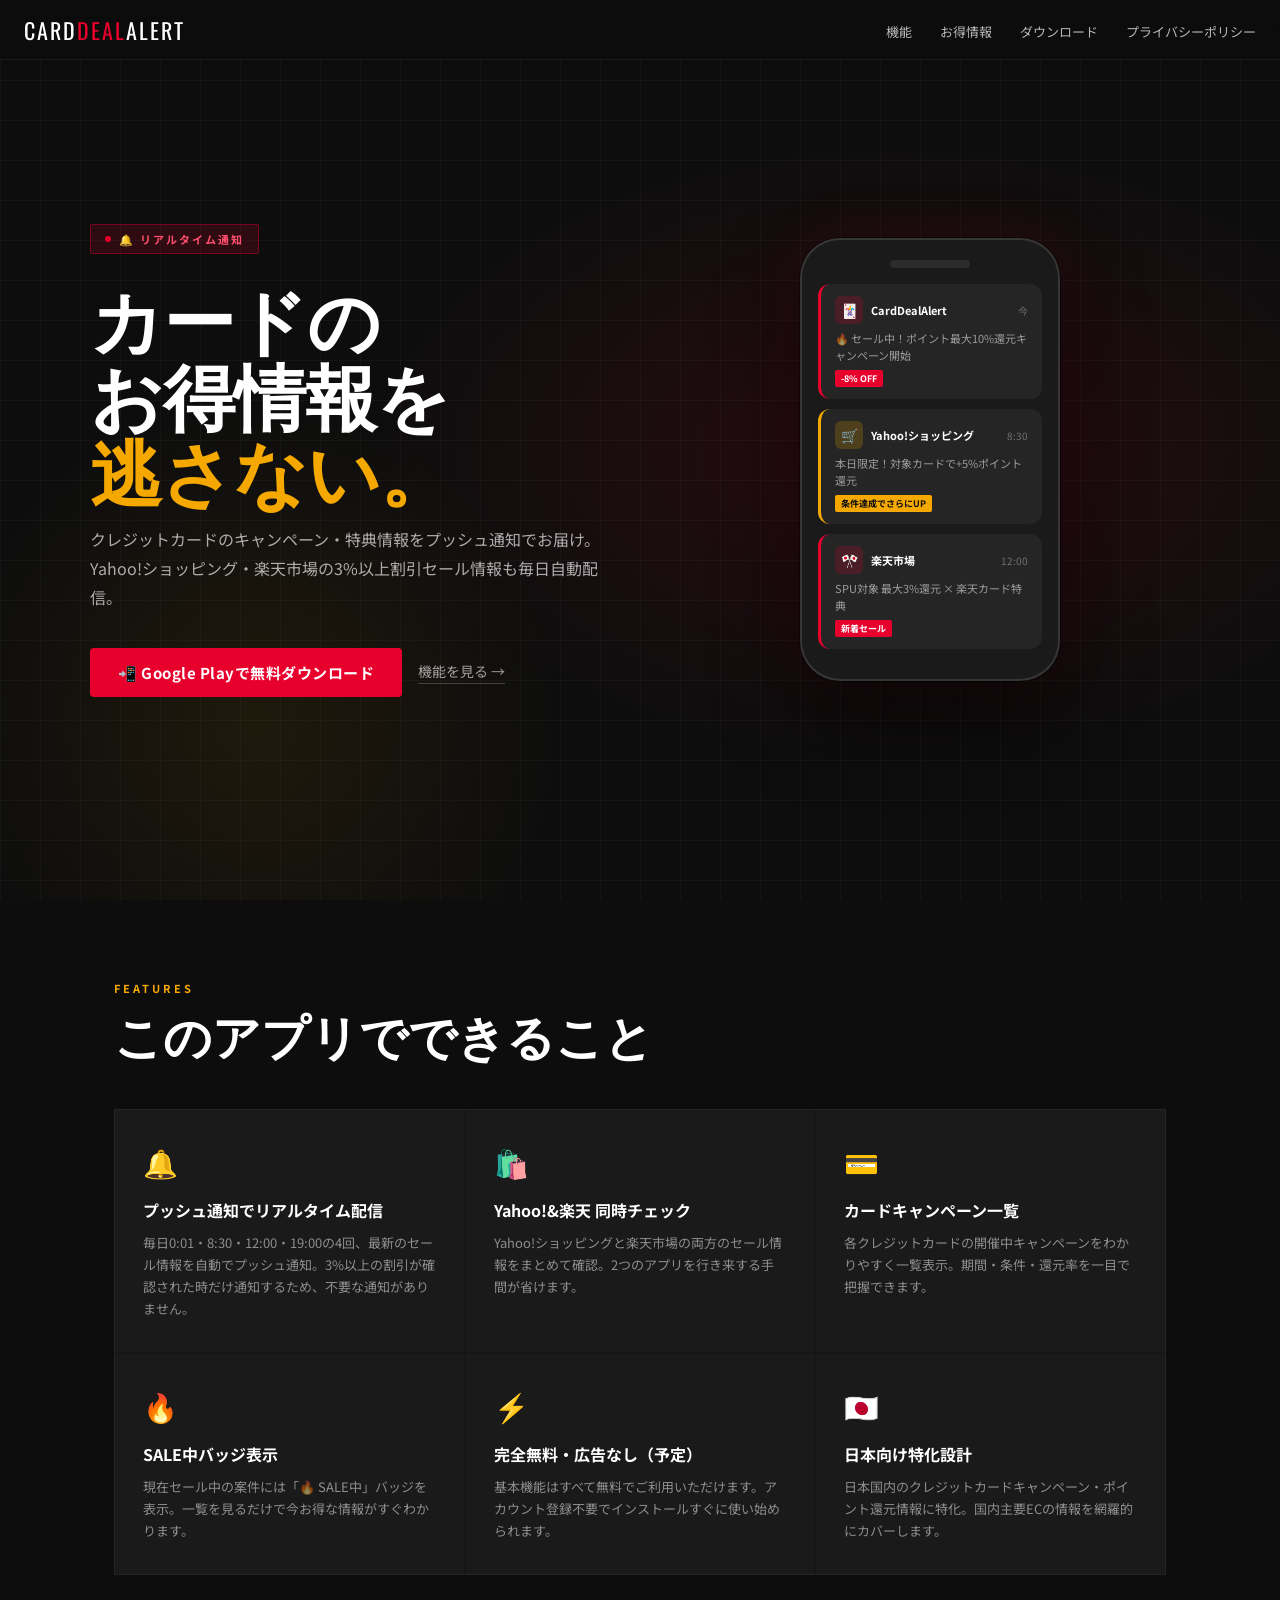
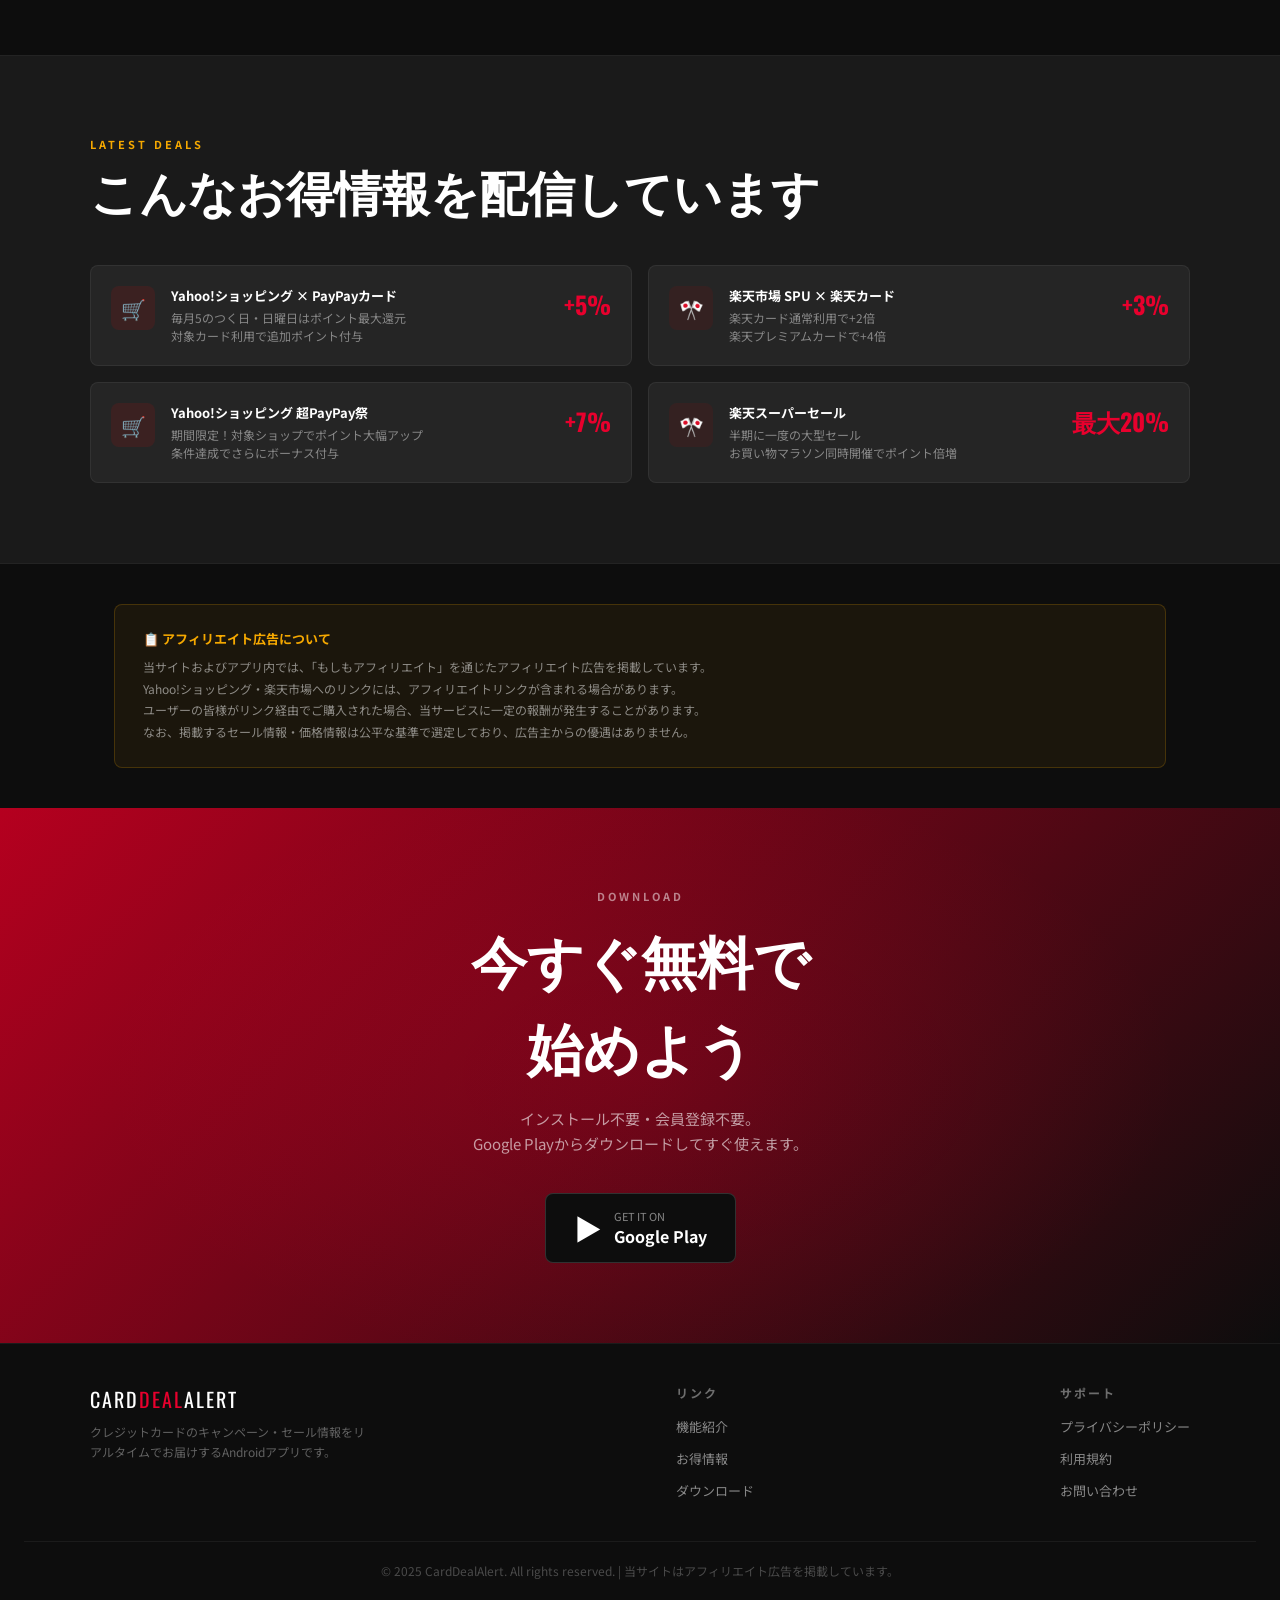
==== index.html @ 3084364f "Add files via upload" ====
<!DOCTYPE html>
<html lang="ja">
<head>
  <meta charset="UTF-8">
  <meta name="viewport" content="width=device-width, initial-scale=1.0">
  <title>CardDealAlert - クレジットカードお得情報を即通知</title>
  <meta name="description" content="CardDealAlertは、クレジットカードのキャンペーン・特典情報をリアルタイムでお知らせするAndroidアプリです。Yahoo!ショッピング・楽天市場の最新セール情報も毎日配信。">
  <meta name="keywords" content="クレジットカード,キャンペーン,お得,ポイント,セール,通知,Android,アプリ">
  <meta property="og:title" content="CardDealAlert - クレジットカードお得情報を即通知">
  <meta property="og:description" content="クレジットカードのキャンペーン・特典情報をリアルタイム通知。Yahoo!ショッピング・楽天市場の最新セール情報も毎日配信。">
  <meta property="og:type" content="website">
  <link rel="preconnect" href="https://fonts.googleapis.com">
  <link rel="preconnect" href="https://fonts.gstatic.com" crossorigin>
  <link href="https://fonts.googleapis.com/css2?family=Noto+Sans+JP:wght@400;500;700;900&family=Oswald:wght@600;700&display=swap" rel="stylesheet">
  <style>
    :root {
      --red: #E8002D;
      --red-dark: #B5001F;
      --gold: #F5A800;
      --gold-light: #FFD166;
      --dark: #0D0D0D;
      --dark2: #1A1A1A;
      --dark3: #252525;
      --gray: #6B6B6B;
      --light: #F5F5F0;
      --white: #FFFFFF;
      --text: #1A1A1A;
    }

    *, *::before, *::after { box-sizing: border-box; margin: 0; padding: 0; }

    html { scroll-behavior: smooth; }

    body {
      font-family: 'Noto Sans JP', sans-serif;
      background: var(--dark);
      color: var(--white);
      overflow-x: hidden;
    }

    /* ===== HEADER ===== */
    header {
      position: fixed;
      top: 0; left: 0; right: 0;
      z-index: 100;
      background: rgba(13,13,13,0.92);
      backdrop-filter: blur(12px);
      border-bottom: 1px solid rgba(255,255,255,0.06);
      padding: 0 24px;
      height: 60px;
      display: flex;
      align-items: center;
      justify-content: space-between;
    }

    .logo {
      font-family: 'Oswald', sans-serif;
      font-size: 22px;
      letter-spacing: 2px;
      color: var(--white);
    }
    .logo span { color: var(--red); }

    nav a {
      color: rgba(255,255,255,0.7);
      text-decoration: none;
      font-size: 13px;
      margin-left: 24px;
      transition: color 0.2s;
    }
    nav a:hover { color: var(--gold); }

    /* ===== HERO ===== */
    .hero {
      min-height: 100vh;
      display: flex;
      align-items: center;
      padding: 80px 24px 60px;
      position: relative;
      overflow: hidden;
    }

    .hero-bg {
      position: absolute;
      inset: 0;
      background:
        radial-gradient(ellipse 60% 50% at 70% 50%, rgba(232,0,45,0.12) 0%, transparent 70%),
        radial-gradient(ellipse 40% 60% at 20% 80%, rgba(245,168,0,0.08) 0%, transparent 60%),
        var(--dark);
    }

    .hero-grid {
      position: absolute;
      inset: 0;
      background-image:
        linear-gradient(rgba(255,255,255,0.03) 1px, transparent 1px),
        linear-gradient(90deg, rgba(255,255,255,0.03) 1px, transparent 1px);
      background-size: 40px 40px;
    }

    .hero-inner {
      max-width: 1100px;
      margin: 0 auto;
      display: grid;
      grid-template-columns: 1fr 1fr;
      gap: 60px;
      align-items: center;
      position: relative;
      z-index: 1;
      width: 100%;
    }

    .hero-badge {
      display: inline-flex;
      align-items: center;
      gap: 8px;
      background: rgba(232,0,45,0.15);
      border: 1px solid rgba(232,0,45,0.4);
      color: #FF4D6D;
      font-size: 11px;
      font-weight: 700;
      letter-spacing: 2px;
      padding: 6px 14px;
      border-radius: 2px;
      margin-bottom: 24px;
      text-transform: uppercase;
    }
    .hero-badge::before {
      content: '';
      width: 6px; height: 6px;
      background: var(--red);
      border-radius: 50%;
      animation: pulse 1.5s infinite;
    }
    @keyframes pulse {
      0%,100% { opacity: 1; transform: scale(1); }
      50% { opacity: 0.5; transform: scale(1.4); }
    }

    .hero h1 {
      font-family: 'Oswald', sans-serif;
      font-size: clamp(40px, 6vw, 72px);
      font-weight: 700;
      line-height: 1.05;
      letter-spacing: -1px;
      margin-bottom: 20px;
    }
    .hero h1 em {
      font-style: normal;
      color: var(--gold);
      display: block;
    }

    .hero-desc {
      font-size: 16px;
      line-height: 1.8;
      color: rgba(255,255,255,0.65);
      margin-bottom: 36px;
    }

    .cta-group {
      display: flex;
      gap: 16px;
      align-items: center;
      flex-wrap: wrap;
    }

    .btn-primary {
      display: inline-flex;
      align-items: center;
      gap: 10px;
      background: var(--red);
      color: var(--white);
      text-decoration: none;
      font-weight: 700;
      font-size: 15px;
      padding: 14px 28px;
      border-radius: 4px;
      transition: background 0.2s, transform 0.15s;
      letter-spacing: 0.5px;
    }
    .btn-primary:hover { background: var(--red-dark); transform: translateY(-1px); }

    .btn-secondary {
      color: rgba(255,255,255,0.6);
      text-decoration: none;
      font-size: 14px;
      border-bottom: 1px solid rgba(255,255,255,0.2);
      padding-bottom: 2px;
      transition: color 0.2s, border-color 0.2s;
    }
    .btn-secondary:hover { color: var(--gold); border-color: var(--gold); }

    /* Mock Phone */
    .hero-phone {
      position: relative;
      display: flex;
      justify-content: center;
    }

    .phone-frame {
      width: 260px;
      background: var(--dark2);
      border-radius: 40px;
      border: 2px solid rgba(255,255,255,0.12);
      padding: 20px 16px;
      position: relative;
      box-shadow:
        0 0 0 1px rgba(0,0,0,0.5),
        0 40px 80px rgba(0,0,0,0.6),
        0 0 60px rgba(232,0,45,0.1);
    }
    .phone-notch {
      width: 80px; height: 8px;
      background: rgba(255,255,255,0.08);
      border-radius: 4px;
      margin: 0 auto 16px;
    }

    .notification-card {
      background: var(--dark3);
      border-radius: 12px;
      padding: 12px 14px;
      margin-bottom: 10px;
      border-left: 3px solid var(--red);
      animation: slideIn 0.6s ease both;
    }
    .notification-card:nth-child(3) { animation-delay: 0.3s; border-left-color: var(--gold); }
    .notification-card:nth-child(4) { animation-delay: 0.6s; }

    @keyframes slideIn {
      from { opacity: 0; transform: translateX(20px); }
      to { opacity: 1; transform: translateX(0); }
    }

    .notif-header {
      display: flex;
      align-items: center;
      gap: 8px;
      margin-bottom: 6px;
    }
    .notif-icon {
      width: 28px; height: 28px;
      border-radius: 6px;
      display: flex; align-items: center; justify-content: center;
      font-size: 14px;
      flex-shrink: 0;
    }
    .notif-icon.red { background: rgba(232,0,45,0.2); }
    .notif-icon.gold { background: rgba(245,168,0,0.2); }

    .notif-title { font-size: 11px; font-weight: 700; color: var(--white); }
    .notif-time { font-size: 10px; color: rgba(255,255,255,0.35); margin-left: auto; }

    .notif-body { font-size: 11px; color: rgba(255,255,255,0.55); line-height: 1.5; }

    .notif-badge {
      display: inline-block;
      background: var(--red);
      color: white;
      font-size: 9px;
      font-weight: 700;
      padding: 2px 6px;
      border-radius: 2px;
      margin-top: 4px;
    }
    .notif-badge.gold-badge { background: var(--gold); color: var(--dark); }

    /* ===== FEATURES ===== */
    .section {
      padding: 80px 24px;
      max-width: 1100px;
      margin: 0 auto;
    }

    .section-label {
      font-size: 11px;
      font-weight: 700;
      letter-spacing: 3px;
      color: var(--gold);
      text-transform: uppercase;
      margin-bottom: 12px;
    }

    .section-title {
      font-family: 'Oswald', sans-serif;
      font-size: clamp(28px, 4vw, 48px);
      font-weight: 700;
      line-height: 1.1;
      margin-bottom: 48px;
    }

    .features-grid {
      display: grid;
      grid-template-columns: repeat(3, 1fr);
      gap: 2px;
      background: rgba(255,255,255,0.04);
      border: 1px solid rgba(255,255,255,0.06);
    }

    .feature-item {
      background: var(--dark2);
      padding: 32px 28px;
      transition: background 0.2s;
    }
    .feature-item:hover { background: var(--dark3); }

    .feature-icon {
      font-size: 28px;
      margin-bottom: 16px;
    }

    .feature-title {
      font-size: 16px;
      font-weight: 700;
      margin-bottom: 10px;
      color: var(--white);
    }

    .feature-text {
      font-size: 13px;
      color: rgba(255,255,255,0.5);
      line-height: 1.7;
    }

    /* ===== DEALS SECTION ===== */
    .deals-section {
      background: var(--dark2);
      padding: 80px 24px;
      border-top: 1px solid rgba(255,255,255,0.04);
      border-bottom: 1px solid rgba(255,255,255,0.04);
    }

    .deals-inner {
      max-width: 1100px;
      margin: 0 auto;
    }

    .deals-grid {
      display: grid;
      grid-template-columns: repeat(2, 1fr);
      gap: 16px;
      margin-top: 40px;
    }

    .deal-card {
      background: var(--dark3);
      border: 1px solid rgba(255,255,255,0.06);
      border-radius: 8px;
      padding: 20px;
      display: flex;
      gap: 16px;
      align-items: flex-start;
      transition: border-color 0.2s;
    }
    .deal-card:hover { border-color: rgba(232,0,45,0.3); }

    .deal-platform {
      flex-shrink: 0;
      width: 44px; height: 44px;
      border-radius: 8px;
      display: flex; align-items: center; justify-content: center;
      font-size: 20px;
    }
    .deal-platform.yahoo { background: rgba(255,0,0,0.1); }
    .deal-platform.rakuten { background: rgba(189,0,0,0.1); }

    .deal-info { flex: 1; min-width: 0; }
    .deal-name { font-size: 13px; font-weight: 700; margin-bottom: 4px; }
    .deal-detail { font-size: 12px; color: rgba(255,255,255,0.45); line-height: 1.5; }

    .deal-discount {
      font-family: 'Oswald', sans-serif;
      font-size: 24px;
      font-weight: 700;
      color: var(--red);
      flex-shrink: 0;
    }

    /* ===== AFFILIATE NOTICE ===== */
    .affiliate-section {
      max-width: 1100px;
      margin: 0 auto;
      padding: 40px 24px;
    }

    .affiliate-box {
      background: rgba(245,168,0,0.06);
      border: 1px solid rgba(245,168,0,0.2);
      border-radius: 8px;
      padding: 24px 28px;
    }

    .affiliate-title {
      font-size: 13px;
      font-weight: 700;
      color: var(--gold);
      margin-bottom: 8px;
      display: flex;
      align-items: center;
      gap: 8px;
    }

    .affiliate-text {
      font-size: 12px;
      color: rgba(255,255,255,0.5);
      line-height: 1.8;
    }

    /* ===== DOWNLOAD ===== */
    .download-section {
      background: linear-gradient(135deg, var(--red-dark), var(--dark));
      padding: 80px 24px;
      text-align: center;
      position: relative;
      overflow: hidden;
    }

    .download-section::before {
      content: '';
      position: absolute;
      inset: 0;
      background: radial-gradient(ellipse 60% 80% at 50% 50%, rgba(232,0,45,0.15) 0%, transparent 70%);
    }

    .download-inner {
      position: relative;
      z-index: 1;
      max-width: 600px;
      margin: 0 auto;
    }

    .download-title {
      font-family: 'Oswald', sans-serif;
      font-size: clamp(32px, 5vw, 56px);
      font-weight: 700;
      margin-bottom: 16px;
    }

    .download-sub {
      color: rgba(255,255,255,0.6);
      font-size: 15px;
      margin-bottom: 36px;
      line-height: 1.7;
    }

    .store-badge {
      display: inline-flex;
      align-items: center;
      gap: 12px;
      background: var(--dark);
      border: 1px solid rgba(255,255,255,0.15);
      color: var(--white);
      text-decoration: none;
      padding: 14px 28px;
      border-radius: 8px;
      transition: border-color 0.2s, transform 0.15s;
    }
    .store-badge:hover { border-color: rgba(255,255,255,0.4); transform: translateY(-2px); }
    .store-badge-text { text-align: left; }
    .store-badge-sub { font-size: 11px; color: rgba(255,255,255,0.5); display: block; }
    .store-badge-name { font-size: 16px; font-weight: 700; }

    /* ===== FOOTER ===== */
    footer {
      background: var(--dark);
      border-top: 1px solid rgba(255,255,255,0.06);
      padding: 40px 24px;
    }

    .footer-inner {
      max-width: 1100px;
      margin: 0 auto;
      display: flex;
      justify-content: space-between;
      align-items: flex-start;
      gap: 40px;
      flex-wrap: wrap;
    }

    .footer-logo {
      font-family: 'Oswald', sans-serif;
      font-size: 20px;
      letter-spacing: 2px;
      margin-bottom: 8px;
    }
    .footer-logo span { color: var(--red); }

    .footer-desc {
      font-size: 12px;
      color: rgba(255,255,255,0.35);
      max-width: 280px;
      line-height: 1.7;
    }

    .footer-links h4 {
      font-size: 12px;
      font-weight: 700;
      letter-spacing: 2px;
      color: rgba(255,255,255,0.4);
      text-transform: uppercase;
      margin-bottom: 12px;
    }

    .footer-links ul { list-style: none; }
    .footer-links li { margin-bottom: 8px; }
    .footer-links a {
      color: rgba(255,255,255,0.5);
      text-decoration: none;
      font-size: 13px;
      transition: color 0.2s;
    }
    .footer-links a:hover { color: var(--white); }

    .footer-bottom {
      margin-top: 32px;
      padding-top: 20px;
      border-top: 1px solid rgba(255,255,255,0.06);
      font-size: 12px;
      color: rgba(255,255,255,0.25);
      text-align: center;
    }

    /* ===== RESPONSIVE ===== */
    @media (max-width: 768px) {
      .hero-inner { grid-template-columns: 1fr; gap: 40px; }
      .hero-phone { order: -1; }
      .phone-frame { width: 220px; }
      .features-grid { grid-template-columns: 1fr; gap: 0; }
      .deals-grid { grid-template-columns: 1fr; }
      nav { display: none; }
      .footer-inner { flex-direction: column; }
    }
  </style>
</head>
<body>

  <!-- HEADER -->
  <header>
    <div class="logo">CARD<span>DEAL</span>ALERT</div>
    <nav>
      <a href="#features">機能</a>
      <a href="#deals">お得情報</a>
      <a href="#download">ダウンロード</a>
      <a href="privacy.html">プライバシーポリシー</a>
    </nav>
  </header>

  <!-- HERO -->
  <section class="hero">
    <div class="hero-bg"></div>
    <div class="hero-grid"></div>
    <div class="hero-inner">
      <div class="hero-content">
        <div class="hero-badge">🔔 リアルタイム通知</div>
        <h1>
          カードの<br>お得情報を<br>
          <em>逃さない。</em>
        </h1>
        <p class="hero-desc">
          クレジットカードのキャンペーン・特典情報をプッシュ通知でお届け。<br>
          Yahoo!ショッピング・楽天市場の3%以上割引セール情報も毎日自動配信。
        </p>
        <div class="cta-group">
          <a href="https://play.google.com/store/apps/details?id=jp.hokkaido.carddealalert" class="btn-primary" target="_blank" rel="noopener">
            📲 Google Playで無料ダウンロード
          </a>
          <a href="#features" class="btn-secondary">機能を見る →</a>
        </div>
      </div>

      <div class="hero-phone">
        <div class="phone-frame">
          <div class="phone-notch"></div>

          <div class="notification-card">
            <div class="notif-header">
              <div class="notif-icon red">🃏</div>
              <div>
                <div class="notif-title">CardDealAlert</div>
              </div>
              <div class="notif-time">今</div>
            </div>
            <div class="notif-body">
              🔥 セール中！ポイント最大10%還元キャンペーン開始
            </div>
            <span class="notif-badge">-8% OFF</span>
          </div>

          <div class="notification-card">
            <div class="notif-header">
              <div class="notif-icon gold">🛒</div>
              <div>
                <div class="notif-title">Yahoo!ショッピング</div>
              </div>
              <div class="notif-time">8:30</div>
            </div>
            <div class="notif-body">
              本日限定！対象カードで+5%ポイント還元
            </div>
            <span class="notif-badge gold-badge">条件達成でさらにUP</span>
          </div>

          <div class="notification-card">
            <div class="notif-header">
              <div class="notif-icon red">🎌</div>
              <div>
                <div class="notif-title">楽天市場</div>
              </div>
              <div class="notif-time">12:00</div>
            </div>
            <div class="notif-body">
              SPU対象 最大3%還元 × 楽天カード特典
            </div>
            <span class="notif-badge">新着セール</span>
          </div>
        </div>
      </div>
    </div>
  </section>

  <!-- FEATURES -->
  <section id="features" class="section">
    <div class="section-label">Features</div>
    <div class="section-title">このアプリでできること</div>

    <div class="features-grid">
      <div class="feature-item">
        <div class="feature-icon">🔔</div>
        <div class="feature-title">プッシュ通知でリアルタイム配信</div>
        <div class="feature-text">毎日0:01・8:30・12:00・19:00の4回、最新のセール情報を自動でプッシュ通知。3%以上の割引が確認された時だけ通知するため、不要な通知がありません。</div>
      </div>
      <div class="feature-item">
        <div class="feature-icon">🛍️</div>
        <div class="feature-title">Yahoo!&amp;楽天 同時チェック</div>
        <div class="feature-text">Yahoo!ショッピングと楽天市場の両方のセール情報をまとめて確認。2つのアプリを行き来する手間が省けます。</div>
      </div>
      <div class="feature-item">
        <div class="feature-icon">💳</div>
        <div class="feature-title">カードキャンペーン一覧</div>
        <div class="feature-text">各クレジットカードの開催中キャンペーンをわかりやすく一覧表示。期間・条件・還元率を一目で把握できます。</div>
      </div>
      <div class="feature-item">
        <div class="feature-icon">🔥</div>
        <div class="feature-title">SALE中バッジ表示</div>
        <div class="feature-text">現在セール中の案件には「🔥 SALE中」バッジを表示。一覧を見るだけで今お得な情報がすぐわかります。</div>
      </div>
      <div class="feature-item">
        <div class="feature-icon">⚡</div>
        <div class="feature-title">完全無料・広告なし（予定）</div>
        <div class="feature-text">基本機能はすべて無料でご利用いただけます。アカウント登録不要でインストールすぐに使い始められます。</div>
      </div>
      <div class="feature-item">
        <div class="feature-icon">🇯🇵</div>
        <div class="feature-title">日本向け特化設計</div>
        <div class="feature-text">日本国内のクレジットカードキャンペーン・ポイント還元情報に特化。国内主要ECの情報を網羅的にカバーします。</div>
      </div>
    </div>
  </section>

  <!-- DEALS -->
  <section id="deals" class="deals-section">
    <div class="deals-inner">
      <div class="section-label">Latest Deals</div>
      <div class="section-title">こんなお得情報を配信しています</div>

      <div class="deals-grid">
        <div class="deal-card">
          <div class="deal-platform yahoo">🛒</div>
          <div class="deal-info">
            <div class="deal-name">Yahoo!ショッピング × PayPayカード</div>
            <div class="deal-detail">毎月5のつく日・日曜日はポイント最大還元<br>対象カード利用で追加ポイント付与</div>
          </div>
          <div class="deal-discount">+5%</div>
        </div>

        <div class="deal-card">
          <div class="deal-platform rakuten">🎌</div>
          <div class="deal-info">
            <div class="deal-name">楽天市場 SPU × 楽天カード</div>
            <div class="deal-detail">楽天カード通常利用で+2倍<br>楽天プレミアムカードで+4倍</div>
          </div>
          <div class="deal-discount">+3%</div>
        </div>

        <div class="deal-card">
          <div class="deal-platform yahoo">🛒</div>
          <div class="deal-info">
            <div class="deal-name">Yahoo!ショッピング 超PayPay祭</div>
            <div class="deal-detail">期間限定！対象ショップでポイント大幅アップ<br>条件達成でさらにボーナス付与</div>
          </div>
          <div class="deal-discount">+7%</div>
        </div>

        <div class="deal-card">
          <div class="deal-platform rakuten">🎌</div>
          <div class="deal-info">
            <div class="deal-name">楽天スーパーセール</div>
            <div class="deal-detail">半期に一度の大型セール<br>お買い物マラソン同時開催でポイント倍増</div>
          </div>
          <div class="deal-discount">最大20%</div>
        </div>
      </div>
    </div>
  </section>

  <!-- AFFILIATE NOTICE -->
  <div class="affiliate-section">
    <div class="affiliate-box">
      <div class="affiliate-title">
        📋 アフィリエイト広告について
      </div>
      <div class="affiliate-text">
        当サイトおよびアプリ内では、「もしもアフィリエイト」を通じたアフィリエイト広告を掲載しています。<br>
        Yahoo!ショッピング・楽天市場へのリンクには、アフィリエイトリンクが含まれる場合があります。<br>
        ユーザーの皆様がリンク経由でご購入された場合、当サービスに一定の報酬が発生することがあります。<br>
        なお、掲載するセール情報・価格情報は公平な基準で選定しており、広告主からの優遇はありません。
      </div>
    </div>
  </div>

  <!-- DOWNLOAD -->
  <section id="download" class="download-section">
    <div class="download-inner">
      <div class="section-label" style="color: rgba(255,255,255,0.5);">Download</div>
      <div class="download-title">今すぐ無料で<br>始めよう</div>
      <p class="download-sub">
        インストール不要・会員登録不要。<br>
        Google Playからダウンロードしてすぐ使えます。
      </p>
      <a href="https://play.google.com/store/apps/details?id=jp.hokkaido.carddealalert" class="store-badge" target="_blank" rel="noopener">
        <span style="font-size:28px;">▶</span>
        <div class="store-badge-text">
          <span class="store-badge-sub">GET IT ON</span>
          <span class="store-badge-name">Google Play</span>
        </div>
      </a>
    </div>
  </section>

  <!-- FOOTER -->
  <footer>
    <div class="footer-inner">
      <div>
        <div class="footer-logo">CARD<span>DEAL</span>ALERT</div>
        <p class="footer-desc">クレジットカードのキャンペーン・セール情報をリアルタイムでお届けするAndroidアプリです。</p>
      </div>

      <div class="footer-links">
        <h4>リンク</h4>
        <ul>
          <li><a href="#features">機能紹介</a></li>
          <li><a href="#deals">お得情報</a></li>
          <li><a href="#download">ダウンロード</a></li>
        </ul>
      </div>

      <div class="footer-links">
        <h4>サポート</h4>
        <ul>
          <li><a href="privacy.html">プライバシーポリシー</a></li>
          <li><a href="terms.html">利用規約</a></li>
          <li><a href="contact.html">お問い合わせ</a></li>
        </ul>
      </div>
    </div>

    <div class="footer-bottom">
      © 2025 CardDealAlert. All rights reserved. |
      当サイトはアフィリエイト広告を掲載しています。
    </div>
  </footer>

</body>
</html>
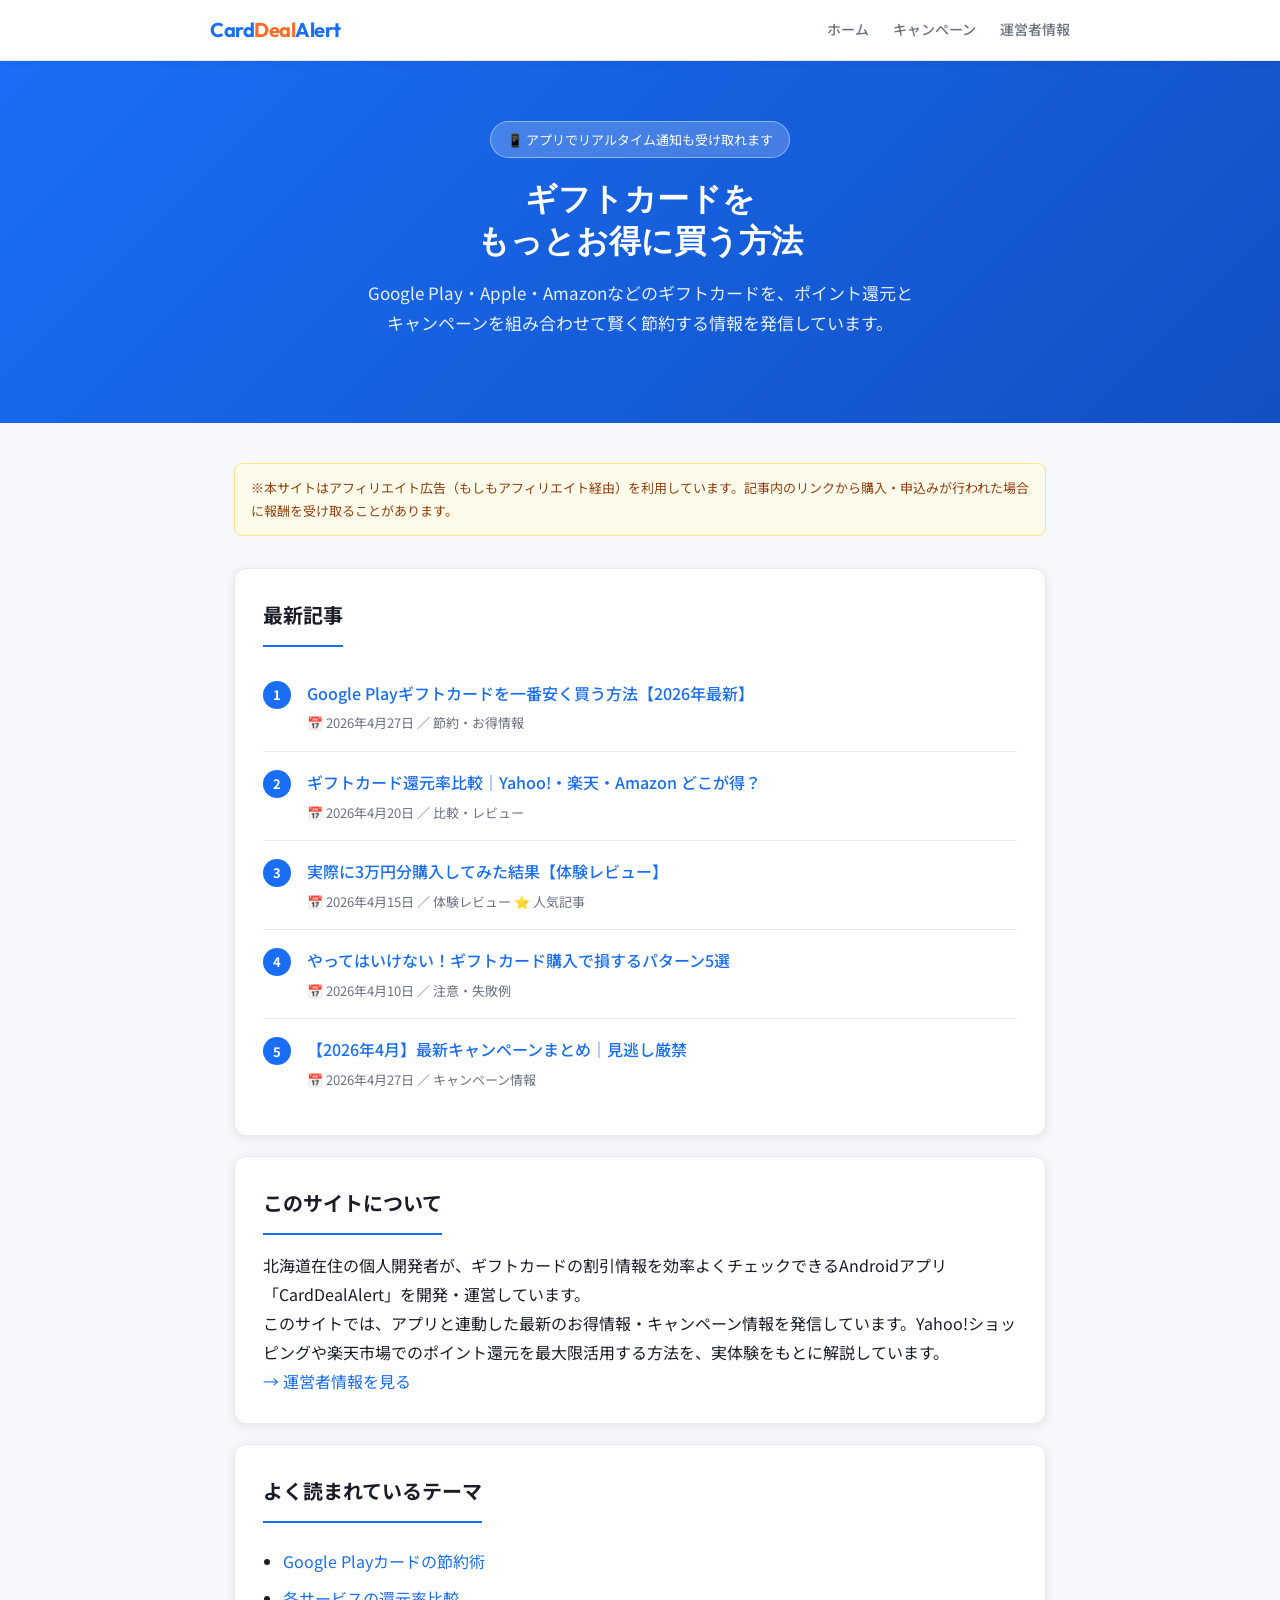
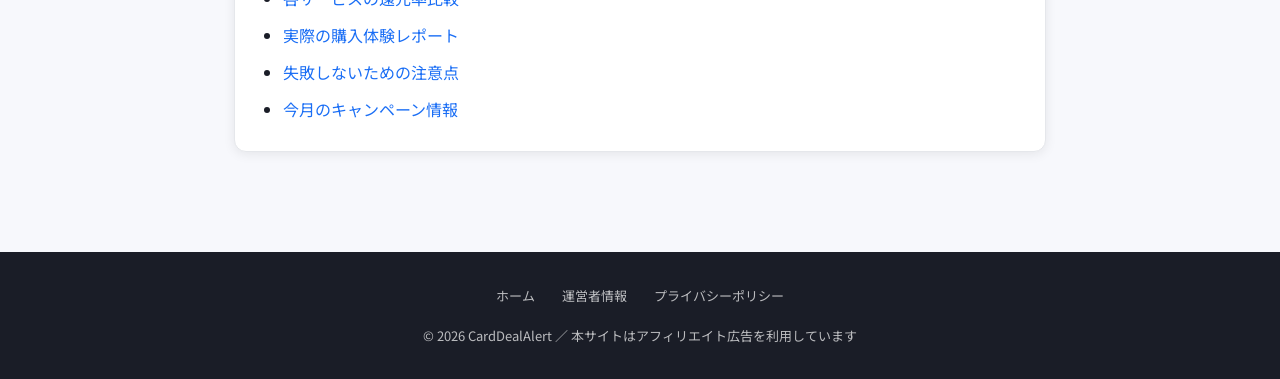
==== commit 375c1aee: "Add files via upload" ====
--- a/index.html
+++ b/index.html
@@ -1,775 +1,106 @@
 <!DOCTYPE html>
 <html lang="ja">
 <head>
-  <meta charset="UTF-8">
-  <meta name="viewport" content="width=device-width, initial-scale=1.0">
-  <title>CardDealAlert - クレジットカードお得情報を即通知</title>
-  <meta name="description" content="CardDealAlertは、クレジットカードのキャンペーン・特典情報をリアルタイムでお知らせするAndroidアプリです。Yahoo!ショッピング・楽天市場の最新セール情報も毎日配信。">
-  <meta name="keywords" content="クレジットカード,キャンペーン,お得,ポイント,セール,通知,Android,アプリ">
-  <meta property="og:title" content="CardDealAlert - クレジットカードお得情報を即通知">
-  <meta property="og:description" content="クレジットカードのキャンペーン・特典情報をリアルタイム通知。Yahoo!ショッピング・楽天市場の最新セール情報も毎日配信。">
-  <meta property="og:type" content="website">
-  <link rel="preconnect" href="https://fonts.googleapis.com">
-  <link rel="preconnect" href="https://fonts.gstatic.com" crossorigin>
-  <link href="https://fonts.googleapis.com/css2?family=Noto+Sans+JP:wght@400;500;700;900&family=Oswald:wght@600;700&display=swap" rel="stylesheet">
-  <style>
-    :root {
-      --red: #E8002D;
-      --red-dark: #B5001F;
-      --gold: #F5A800;
-      --gold-light: #FFD166;
-      --dark: #0D0D0D;
-      --dark2: #1A1A1A;
-      --dark3: #252525;
-      --gray: #6B6B6B;
-      --light: #F5F5F0;
-      --white: #FFFFFF;
-      --text: #1A1A1A;
-    }
-
-    *, *::before, *::after { box-sizing: border-box; margin: 0; padding: 0; }
-
-    html { scroll-behavior: smooth; }
-
-    body {
-      font-family: 'Noto Sans JP', sans-serif;
-      background: var(--dark);
-      color: var(--white);
-      overflow-x: hidden;
-    }
-
-    /* ===== HEADER ===== */
-    header {
-      position: fixed;
-      top: 0; left: 0; right: 0;
-      z-index: 100;
-      background: rgba(13,13,13,0.92);
-      backdrop-filter: blur(12px);
-      border-bottom: 1px solid rgba(255,255,255,0.06);
-      padding: 0 24px;
-      height: 60px;
-      display: flex;
-      align-items: center;
-      justify-content: space-between;
-    }
-
-    .logo {
-      font-family: 'Oswald', sans-serif;
-      font-size: 22px;
-      letter-spacing: 2px;
-      color: var(--white);
-    }
-    .logo span { color: var(--red); }
-
-    nav a {
-      color: rgba(255,255,255,0.7);
-      text-decoration: none;
-      font-size: 13px;
-      margin-left: 24px;
-      transition: color 0.2s;
-    }
-    nav a:hover { color: var(--gold); }
-
-    /* ===== HERO ===== */
-    .hero {
-      min-height: 100vh;
-      display: flex;
-      align-items: center;
-      padding: 80px 24px 60px;
-      position: relative;
-      overflow: hidden;
-    }
-
-    .hero-bg {
-      position: absolute;
-      inset: 0;
-      background:
-        radial-gradient(ellipse 60% 50% at 70% 50%, rgba(232,0,45,0.12) 0%, transparent 70%),
-        radial-gradient(ellipse 40% 60% at 20% 80%, rgba(245,168,0,0.08) 0%, transparent 60%),
-        var(--dark);
-    }
-
-    .hero-grid {
-      position: absolute;
-      inset: 0;
-      background-image:
-        linear-gradient(rgba(255,255,255,0.03) 1px, transparent 1px),
-        linear-gradient(90deg, rgba(255,255,255,0.03) 1px, transparent 1px);
-      background-size: 40px 40px;
-    }
-
-    .hero-inner {
-      max-width: 1100px;
-      margin: 0 auto;
-      display: grid;
-      grid-template-columns: 1fr 1fr;
-      gap: 60px;
-      align-items: center;
-      position: relative;
-      z-index: 1;
-      width: 100%;
-    }
-
-    .hero-badge {
-      display: inline-flex;
-      align-items: center;
-      gap: 8px;
-      background: rgba(232,0,45,0.15);
-      border: 1px solid rgba(232,0,45,0.4);
-      color: #FF4D6D;
-      font-size: 11px;
-      font-weight: 700;
-      letter-spacing: 2px;
-      padding: 6px 14px;
-      border-radius: 2px;
-      margin-bottom: 24px;
-      text-transform: uppercase;
-    }
-    .hero-badge::before {
-      content: '';
-      width: 6px; height: 6px;
-      background: var(--red);
-      border-radius: 50%;
-      animation: pulse 1.5s infinite;
-    }
-    @keyframes pulse {
-      0%,100% { opacity: 1; transform: scale(1); }
-      50% { opacity: 0.5; transform: scale(1.4); }
-    }
-
-    .hero h1 {
-      font-family: 'Oswald', sans-serif;
-      font-size: clamp(40px, 6vw, 72px);
-      font-weight: 700;
-      line-height: 1.05;
-      letter-spacing: -1px;
-      margin-bottom: 20px;
-    }
-    .hero h1 em {
-      font-style: normal;
-      color: var(--gold);
-      display: block;
-    }
-
-    .hero-desc {
-      font-size: 16px;
-      line-height: 1.8;
-      color: rgba(255,255,255,0.65);
-      margin-bottom: 36px;
-    }
-
-    .cta-group {
-      display: flex;
-      gap: 16px;
-      align-items: center;
-      flex-wrap: wrap;
-    }
-
-    .btn-primary {
-      display: inline-flex;
-      align-items: center;
-      gap: 10px;
-      background: var(--red);
-      color: var(--white);
-      text-decoration: none;
-      font-weight: 700;
-      font-size: 15px;
-      padding: 14px 28px;
-      border-radius: 4px;
-      transition: background 0.2s, transform 0.15s;
-      letter-spacing: 0.5px;
-    }
-    .btn-primary:hover { background: var(--red-dark); transform: translateY(-1px); }
-
-    .btn-secondary {
-      color: rgba(255,255,255,0.6);
-      text-decoration: none;
-      font-size: 14px;
-      border-bottom: 1px solid rgba(255,255,255,0.2);
-      padding-bottom: 2px;
-      transition: color 0.2s, border-color 0.2s;
-    }
-    .btn-secondary:hover { color: var(--gold); border-color: var(--gold); }
-
-    /* Mock Phone */
-    .hero-phone {
-      position: relative;
-      display: flex;
-      justify-content: center;
-    }
-
-    .phone-frame {
-      width: 260px;
-      background: var(--dark2);
-      border-radius: 40px;
-      border: 2px solid rgba(255,255,255,0.12);
-      padding: 20px 16px;
-      position: relative;
-      box-shadow:
-        0 0 0 1px rgba(0,0,0,0.5),
-        0 40px 80px rgba(0,0,0,0.6),
-        0 0 60px rgba(232,0,45,0.1);
-    }
-    .phone-notch {
-      width: 80px; height: 8px;
-      background: rgba(255,255,255,0.08);
-      border-radius: 4px;
-      margin: 0 auto 16px;
-    }
-
-    .notification-card {
-      background: var(--dark3);
-      border-radius: 12px;
-      padding: 12px 14px;
-      margin-bottom: 10px;
-      border-left: 3px solid var(--red);
-      animation: slideIn 0.6s ease both;
-    }
-    .notification-card:nth-child(3) { animation-delay: 0.3s; border-left-color: var(--gold); }
-    .notification-card:nth-child(4) { animation-delay: 0.6s; }
-
-    @keyframes slideIn {
-      from { opacity: 0; transform: translateX(20px); }
-      to { opacity: 1; transform: translateX(0); }
-    }
-
-    .notif-header {
-      display: flex;
-      align-items: center;
-      gap: 8px;
-      margin-bottom: 6px;
-    }
-    .notif-icon {
-      width: 28px; height: 28px;
-      border-radius: 6px;
-      display: flex; align-items: center; justify-content: center;
-      font-size: 14px;
-      flex-shrink: 0;
-    }
-    .notif-icon.red { background: rgba(232,0,45,0.2); }
-    .notif-icon.gold { background: rgba(245,168,0,0.2); }
-
-    .notif-title { font-size: 11px; font-weight: 700; color: var(--white); }
-    .notif-time { font-size: 10px; color: rgba(255,255,255,0.35); margin-left: auto; }
-
-    .notif-body { font-size: 11px; color: rgba(255,255,255,0.55); line-height: 1.5; }
-
-    .notif-badge {
-      display: inline-block;
-      background: var(--red);
-      color: white;
-      font-size: 9px;
-      font-weight: 700;
-      padding: 2px 6px;
-      border-radius: 2px;
-      margin-top: 4px;
-    }
-    .notif-badge.gold-badge { background: var(--gold); color: var(--dark); }
-
-    /* ===== FEATURES ===== */
-    .section {
-      padding: 80px 24px;
-      max-width: 1100px;
-      margin: 0 auto;
-    }
-
-    .section-label {
-      font-size: 11px;
-      font-weight: 700;
-      letter-spacing: 3px;
-      color: var(--gold);
-      text-transform: uppercase;
-      margin-bottom: 12px;
-    }
-
-    .section-title {
-      font-family: 'Oswald', sans-serif;
-      font-size: clamp(28px, 4vw, 48px);
-      font-weight: 700;
-      line-height: 1.1;
-      margin-bottom: 48px;
-    }
-
-    .features-grid {
-      display: grid;
-      grid-template-columns: repeat(3, 1fr);
-      gap: 2px;
-      background: rgba(255,255,255,0.04);
-      border: 1px solid rgba(255,255,255,0.06);
-    }
-
-    .feature-item {
-      background: var(--dark2);
-      padding: 32px 28px;
-      transition: background 0.2s;
-    }
-    .feature-item:hover { background: var(--dark3); }
-
-    .feature-icon {
-      font-size: 28px;
-      margin-bottom: 16px;
-    }
-
-    .feature-title {
-      font-size: 16px;
-      font-weight: 700;
-      margin-bottom: 10px;
-      color: var(--white);
-    }
-
-    .feature-text {
-      font-size: 13px;
-      color: rgba(255,255,255,0.5);
-      line-height: 1.7;
-    }
-
-    /* ===== DEALS SECTION ===== */
-    .deals-section {
-      background: var(--dark2);
-      padding: 80px 24px;
-      border-top: 1px solid rgba(255,255,255,0.04);
-      border-bottom: 1px solid rgba(255,255,255,0.04);
-    }
-
-    .deals-inner {
-      max-width: 1100px;
-      margin: 0 auto;
-    }
-
-    .deals-grid {
-      display: grid;
-      grid-template-columns: repeat(2, 1fr);
-      gap: 16px;
-      margin-top: 40px;
-    }
-
-    .deal-card {
-      background: var(--dark3);
-      border: 1px solid rgba(255,255,255,0.06);
-      border-radius: 8px;
-      padding: 20px;
-      display: flex;
-      gap: 16px;
-      align-items: flex-start;
-      transition: border-color 0.2s;
-    }
-    .deal-card:hover { border-color: rgba(232,0,45,0.3); }
-
-    .deal-platform {
-      flex-shrink: 0;
-      width: 44px; height: 44px;
-      border-radius: 8px;
-      display: flex; align-items: center; justify-content: center;
-      font-size: 20px;
-    }
-    .deal-platform.yahoo { background: rgba(255,0,0,0.1); }
-    .deal-platform.rakuten { background: rgba(189,0,0,0.1); }
-
-    .deal-info { flex: 1; min-width: 0; }
-    .deal-name { font-size: 13px; font-weight: 700; margin-bottom: 4px; }
-    .deal-detail { font-size: 12px; color: rgba(255,255,255,0.45); line-height: 1.5; }
-
-    .deal-discount {
-      font-family: 'Oswald', sans-serif;
-      font-size: 24px;
-      font-weight: 700;
-      color: var(--red);
-      flex-shrink: 0;
-    }
-
-    /* ===== AFFILIATE NOTICE ===== */
-    .affiliate-section {
-      max-width: 1100px;
-      margin: 0 auto;
-      padding: 40px 24px;
-    }
-
-    .affiliate-box {
-      background: rgba(245,168,0,0.06);
-      border: 1px solid rgba(245,168,0,0.2);
-      border-radius: 8px;
-      padding: 24px 28px;
-    }
-
-    .affiliate-title {
-      font-size: 13px;
-      font-weight: 700;
-      color: var(--gold);
-      margin-bottom: 8px;
-      display: flex;
-      align-items: center;
-      gap: 8px;
-    }
-
-    .affiliate-text {
-      font-size: 12px;
-      color: rgba(255,255,255,0.5);
-      line-height: 1.8;
-    }
-
-    /* ===== DOWNLOAD ===== */
-    .download-section {
-      background: linear-gradient(135deg, var(--red-dark), var(--dark));
-      padding: 80px 24px;
-      text-align: center;
-      position: relative;
-      overflow: hidden;
-    }
-
-    .download-section::before {
-      content: '';
-      position: absolute;
-      inset: 0;
-      background: radial-gradient(ellipse 60% 80% at 50% 50%, rgba(232,0,45,0.15) 0%, transparent 70%);
-    }
-
-    .download-inner {
-      position: relative;
-      z-index: 1;
-      max-width: 600px;
-      margin: 0 auto;
-    }
-
-    .download-title {
-      font-family: 'Oswald', sans-serif;
-      font-size: clamp(32px, 5vw, 56px);
-      font-weight: 700;
-      margin-bottom: 16px;
-    }
-
-    .download-sub {
-      color: rgba(255,255,255,0.6);
-      font-size: 15px;
-      margin-bottom: 36px;
-      line-height: 1.7;
-    }
-
-    .store-badge {
-      display: inline-flex;
-      align-items: center;
-      gap: 12px;
-      background: var(--dark);
-      border: 1px solid rgba(255,255,255,0.15);
-      color: var(--white);
-      text-decoration: none;
-      padding: 14px 28px;
-      border-radius: 8px;
-      transition: border-color 0.2s, transform 0.15s;
-    }
-    .store-badge:hover { border-color: rgba(255,255,255,0.4); transform: translateY(-2px); }
-    .store-badge-text { text-align: left; }
-    .store-badge-sub { font-size: 11px; color: rgba(255,255,255,0.5); display: block; }
-    .store-badge-name { font-size: 16px; font-weight: 700; }
-
-    /* ===== FOOTER ===== */
-    footer {
-      background: var(--dark);
-      border-top: 1px solid rgba(255,255,255,0.06);
-      padding: 40px 24px;
-    }
-
-    .footer-inner {
-      max-width: 1100px;
-      margin: 0 auto;
-      display: flex;
-      justify-content: space-between;
-      align-items: flex-start;
-      gap: 40px;
-      flex-wrap: wrap;
-    }
-
-    .footer-logo {
-      font-family: 'Oswald', sans-serif;
-      font-size: 20px;
-      letter-spacing: 2px;
-      margin-bottom: 8px;
-    }
-    .footer-logo span { color: var(--red); }
-
-    .footer-desc {
-      font-size: 12px;
-      color: rgba(255,255,255,0.35);
-      max-width: 280px;
-      line-height: 1.7;
-    }
-
-    .footer-links h4 {
-      font-size: 12px;
-      font-weight: 700;
-      letter-spacing: 2px;
-      color: rgba(255,255,255,0.4);
-      text-transform: uppercase;
-      margin-bottom: 12px;
-    }
-
-    .footer-links ul { list-style: none; }
-    .footer-links li { margin-bottom: 8px; }
-    .footer-links a {
-      color: rgba(255,255,255,0.5);
-      text-decoration: none;
-      font-size: 13px;
-      transition: color 0.2s;
-    }
-    .footer-links a:hover { color: var(--white); }
-
-    .footer-bottom {
-      margin-top: 32px;
-      padding-top: 20px;
-      border-top: 1px solid rgba(255,255,255,0.06);
-      font-size: 12px;
-      color: rgba(255,255,255,0.25);
-      text-align: center;
-    }
-
-    /* ===== RESPONSIVE ===== */
-    @media (max-width: 768px) {
-      .hero-inner { grid-template-columns: 1fr; gap: 40px; }
-      .hero-phone { order: -1; }
-      .phone-frame { width: 220px; }
-      .features-grid { grid-template-columns: 1fr; gap: 0; }
-      .deals-grid { grid-template-columns: 1fr; }
-      nav { display: none; }
-      .footer-inner { flex-direction: column; }
-    }
-  </style>
+<meta charset="UTF-8">
+<meta name="viewport" content="width=device-width, initial-scale=1.0">
+<title>CardDealAlert｜ギフトカードをお得に買う方法</title>
+<meta name="description" content="Google PlayギフトカードやAppleギフトカードなど、デジタルギフトカードをお得に購入する方法を実体験ベースで解説。キャンペーン情報もまとめています。">
+<link rel="stylesheet" href="style.css">
 </head>
 <body>
 
-  <!-- HEADER -->
-  <header>
-    <div class="logo">CARD<span>DEAL</span>ALERT</div>
+<header>
+  <div class="header-inner">
+    <div class="logo">Card<span>Deal</span>Alert</div>
     <nav>
-      <a href="#features">機能</a>
-      <a href="#deals">お得情報</a>
-      <a href="#download">ダウンロード</a>
-      <a href="privacy.html">プライバシーポリシー</a>
+      <a href="index.html">ホーム</a>
+      <a href="article5.html">キャンペーン</a>
+      <a href="about.html">運営者情報</a>
     </nav>
-  </header>
+  </div>
+</header>
 
-  <!-- HERO -->
-  <section class="hero">
-    <div class="hero-bg"></div>
-    <div class="hero-grid"></div>
-    <div class="hero-inner">
-      <div class="hero-content">
-        <div class="hero-badge">🔔 リアルタイム通知</div>
-        <h1>
-          カードの<br>お得情報を<br>
-          <em>逃さない。</em>
-        </h1>
-        <p class="hero-desc">
-          クレジットカードのキャンペーン・特典情報をプッシュ通知でお届け。<br>
-          Yahoo!ショッピング・楽天市場の3%以上割引セール情報も毎日自動配信。
-        </p>
-        <div class="cta-group">
-          <a href="https://play.google.com/store/apps/details?id=jp.hokkaido.carddealalert" class="btn-primary" target="_blank" rel="noopener">
-            📲 Google Playで無料ダウンロード
-          </a>
-          <a href="#features" class="btn-secondary">機能を見る →</a>
-        </div>
-      </div>
+<section class="hero">
+  <div class="badge">📱 アプリでリアルタイム通知も受け取れます</div>
+  <h1>ギフトカードを<br>もっとお得に買う方法</h1>
+  <p>Google Play・Apple・Amazonなどのギフトカードを、ポイント還元とキャンペーンを組み合わせて賢く節約する情報を発信しています。</p>
+</section>
 
-      <div class="hero-phone">
-        <div class="phone-frame">
-          <div class="phone-notch"></div>
+<div class="container">
 
-          <div class="notification-card">
-            <div class="notif-header">
-              <div class="notif-icon red">🃏</div>
-              <div>
-                <div class="notif-title">CardDealAlert</div>
-              </div>
-              <div class="notif-time">今</div>
-            </div>
-            <div class="notif-body">
-              🔥 セール中！ポイント最大10%還元キャンペーン開始
-            </div>
-            <span class="notif-badge">-8% OFF</span>
-          </div>
-
-          <div class="notification-card">
-            <div class="notif-header">
-              <div class="notif-icon gold">🛒</div>
-              <div>
-                <div class="notif-title">Yahoo!ショッピング</div>
-              </div>
-              <div class="notif-time">8:30</div>
-            </div>
-            <div class="notif-body">
-              本日限定！対象カードで+5%ポイント還元
-            </div>
-            <span class="notif-badge gold-badge">条件達成でさらにUP</span>
-          </div>
-
-          <div class="notification-card">
-            <div class="notif-header">
-              <div class="notif-icon red">🎌</div>
-              <div>
-                <div class="notif-title">楽天市場</div>
-              </div>
-              <div class="notif-time">12:00</div>
-            </div>
-            <div class="notif-body">
-              SPU対象 最大3%還元 × 楽天カード特典
-            </div>
-            <span class="notif-badge">新着セール</span>
-          </div>
-        </div>
-      </div>
-    </div>
-  </section>
-
-  <!-- FEATURES -->
-  <section id="features" class="section">
-    <div class="section-label">Features</div>
-    <div class="section-title">このアプリでできること</div>
-
-    <div class="features-grid">
-      <div class="feature-item">
-        <div class="feature-icon">🔔</div>
-        <div class="feature-title">プッシュ通知でリアルタイム配信</div>
-        <div class="feature-text">毎日0:01・8:30・12:00・19:00の4回、最新のセール情報を自動でプッシュ通知。3%以上の割引が確認された時だけ通知するため、不要な通知がありません。</div>
-      </div>
-      <div class="feature-item">
-        <div class="feature-icon">🛍️</div>
-        <div class="feature-title">Yahoo!&amp;楽天 同時チェック</div>
-        <div class="feature-text">Yahoo!ショッピングと楽天市場の両方のセール情報をまとめて確認。2つのアプリを行き来する手間が省けます。</div>
-      </div>
-      <div class="feature-item">
-        <div class="feature-icon">💳</div>
-        <div class="feature-title">カードキャンペーン一覧</div>
-        <div class="feature-text">各クレジットカードの開催中キャンペーンをわかりやすく一覧表示。期間・条件・還元率を一目で把握できます。</div>
-      </div>
-      <div class="feature-item">
-        <div class="feature-icon">🔥</div>
-        <div class="feature-title">SALE中バッジ表示</div>
-        <div class="feature-text">現在セール中の案件には「🔥 SALE中」バッジを表示。一覧を見るだけで今お得な情報がすぐわかります。</div>
-      </div>
-      <div class="feature-item">
-        <div class="feature-icon">⚡</div>
-        <div class="feature-title">完全無料・広告なし（予定）</div>
-        <div class="feature-text">基本機能はすべて無料でご利用いただけます。アカウント登録不要でインストールすぐに使い始められます。</div>
-      </div>
-      <div class="feature-item">
-        <div class="feature-icon">🇯🇵</div>
-        <div class="feature-title">日本向け特化設計</div>
-        <div class="feature-text">日本国内のクレジットカードキャンペーン・ポイント還元情報に特化。国内主要ECの情報を網羅的にカバーします。</div>
-      </div>
-    </div>
-  </section>
-
-  <!-- DEALS -->
-  <section id="deals" class="deals-section">
-    <div class="deals-inner">
-      <div class="section-label">Latest Deals</div>
-      <div class="section-title">こんなお得情報を配信しています</div>
-
-      <div class="deals-grid">
-        <div class="deal-card">
-          <div class="deal-platform yahoo">🛒</div>
-          <div class="deal-info">
-            <div class="deal-name">Yahoo!ショッピング × PayPayカード</div>
-            <div class="deal-detail">毎月5のつく日・日曜日はポイント最大還元<br>対象カード利用で追加ポイント付与</div>
-          </div>
-          <div class="deal-discount">+5%</div>
-        </div>
-
-        <div class="deal-card">
-          <div class="deal-platform rakuten">🎌</div>
-          <div class="deal-info">
-            <div class="deal-name">楽天市場 SPU × 楽天カード</div>
-            <div class="deal-detail">楽天カード通常利用で+2倍<br>楽天プレミアムカードで+4倍</div>
-          </div>
-          <div class="deal-discount">+3%</div>
-        </div>
-
-        <div class="deal-card">
-          <div class="deal-platform yahoo">🛒</div>
-          <div class="deal-info">
-            <div class="deal-name">Yahoo!ショッピング 超PayPay祭</div>
-            <div class="deal-detail">期間限定！対象ショップでポイント大幅アップ<br>条件達成でさらにボーナス付与</div>
-          </div>
-          <div class="deal-discount">+7%</div>
-        </div>
-
-        <div class="deal-card">
-          <div class="deal-platform rakuten">🎌</div>
-          <div class="deal-info">
-            <div class="deal-name">楽天スーパーセール</div>
-            <div class="deal-detail">半期に一度の大型セール<br>お買い物マラソン同時開催でポイント倍増</div>
-          </div>
-          <div class="deal-discount">最大20%</div>
-        </div>
-      </div>
-    </div>
-  </section>
-
-  <!-- AFFILIATE NOTICE -->
-  <div class="affiliate-section">
-    <div class="affiliate-box">
-      <div class="affiliate-title">
-        📋 アフィリエイト広告について
-      </div>
-      <div class="affiliate-text">
-        当サイトおよびアプリ内では、「もしもアフィリエイト」を通じたアフィリエイト広告を掲載しています。<br>
-        Yahoo!ショッピング・楽天市場へのリンクには、アフィリエイトリンクが含まれる場合があります。<br>
-        ユーザーの皆様がリンク経由でご購入された場合、当サービスに一定の報酬が発生することがあります。<br>
-        なお、掲載するセール情報・価格情報は公平な基準で選定しており、広告主からの優遇はありません。
-      </div>
-    </div>
+  <div class="affiliate-note">
+    ※本サイトはアフィリエイト広告（もしもアフィリエイト経由）を利用しています。記事内のリンクから購入・申込みが行われた場合に報酬を受け取ることがあります。
   </div>
 
-  <!-- DOWNLOAD -->
-  <section id="download" class="download-section">
-    <div class="download-inner">
-      <div class="section-label" style="color: rgba(255,255,255,0.5);">Download</div>
-      <div class="download-title">今すぐ無料で<br>始めよう</div>
-      <p class="download-sub">
-        インストール不要・会員登録不要。<br>
-        Google Playからダウンロードしてすぐ使えます。
-      </p>
-      <a href="https://play.google.com/store/apps/details?id=jp.hokkaido.carddealalert" class="store-badge" target="_blank" rel="noopener">
-        <span style="font-size:28px;">▶</span>
-        <div class="store-badge-text">
-          <span class="store-badge-sub">GET IT ON</span>
-          <span class="store-badge-name">Google Play</span>
+  <div class="card">
+    <h2>最新記事</h2>
+    <ul class="article-list">
+      <li>
+        <div class="article-num">1</div>
+        <div>
+          <a href="article1.html">Google Playギフトカードを一番安く買う方法【2026年最新】</a>
+          <div class="article-meta">📅 2026年4月27日 ／ 節約・お得情報</div>
         </div>
-      </a>
-    </div>
-  </section>
+      </li>
+      <li>
+        <div class="article-num">2</div>
+        <div>
+          <a href="article2.html">ギフトカード還元率比較｜Yahoo!・楽天・Amazon どこが得？</a>
+          <div class="article-meta">📅 2026年4月20日 ／ 比較・レビュー</div>
+        </div>
+      </li>
+      <li>
+        <div class="article-num">3</div>
+        <div>
+          <a href="article3.html">実際に3万円分購入してみた結果【体験レビュー】</a>
+          <div class="article-meta">📅 2026年4月15日 ／ 体験レビュー ⭐ 人気記事</div>
+        </div>
+      </li>
+      <li>
+        <div class="article-num">4</div>
+        <div>
+          <a href="article4.html">やってはいけない！ギフトカード購入で損するパターン5選</a>
+          <div class="article-meta">📅 2026年4月10日 ／ 注意・失敗例</div>
+        </div>
+      </li>
+      <li>
+        <div class="article-num">5</div>
+        <div>
+          <a href="article5.html">【2026年4月】最新キャンペーンまとめ｜見逃し厳禁</a>
+          <div class="article-meta">📅 2026年4月27日 ／ キャンペーン情報</div>
+        </div>
+      </li>
+    </ul>
+  </div>
 
-  <!-- FOOTER -->
-  <footer>
-    <div class="footer-inner">
-      <div>
-        <div class="footer-logo">CARD<span>DEAL</span>ALERT</div>
-        <p class="footer-desc">クレジットカードのキャンペーン・セール情報をリアルタイムでお届けするAndroidアプリです。</p>
-      </div>
+  <div class="card">
+    <h2>このサイトについて</h2>
+    <p>北海道在住の個人開発者が、ギフトカードの割引情報を効率よくチェックできるAndroidアプリ「CardDealAlert」を開発・運営しています。</p>
+    <p>このサイトでは、アプリと連動した最新のお得情報・キャンペーン情報を発信しています。Yahoo!ショッピングや楽天市場でのポイント還元を最大限活用する方法を、実体験をもとに解説しています。</p>
+    <p><a href="about.html">→ 運営者情報を見る</a></p>
+  </div>
 
-      <div class="footer-links">
-        <h4>リンク</h4>
-        <ul>
-          <li><a href="#features">機能紹介</a></li>
-          <li><a href="#deals">お得情報</a></li>
-          <li><a href="#download">ダウンロード</a></li>
-        </ul>
-      </div>
+  <div class="card">
+    <h2>よく読まれているテーマ</h2>
+    <ul style="padding-left:20px; margin-top:8px;">
+      <li style="margin-bottom:8px;"><a href="article1.html">Google Playカードの節約術</a></li>
+      <li style="margin-bottom:8px;"><a href="article2.html">各サービスの還元率比較</a></li>
+      <li style="margin-bottom:8px;"><a href="article3.html">実際の購入体験レポート</a></li>
+      <li style="margin-bottom:8px;"><a href="article4.html">失敗しないための注意点</a></li>
+      <li><a href="article5.html">今月のキャンペーン情報</a></li>
+    </ul>
+  </div>
 
-      <div class="footer-links">
-        <h4>サポート</h4>
-        <ul>
-          <li><a href="privacy.html">プライバシーポリシー</a></li>
-          <li><a href="terms.html">利用規約</a></li>
-          <li><a href="contact.html">お問い合わせ</a></li>
-        </ul>
-      </div>
-    </div>
+</div>
 
-    <div class="footer-bottom">
-      © 2025 CardDealAlert. All rights reserved. |
-      当サイトはアフィリエイト広告を掲載しています。
-    </div>
-  </footer>
+<footer>
+  <div class="footer-links">
+    <a href="index.html">ホーム</a>
+    <a href="about.html">運営者情報</a>
+    <a href="privacy.html">プライバシーポリシー</a>
+  </div>
+  <p>© 2026 CardDealAlert ／ 本サイトはアフィリエイト広告を利用しています</p>
+</footer>
 
 </body>
 </html>
--- a/style.css
+++ b/style.css
@@ -0,0 +1,312 @@
+@import url('https://fonts.googleapis.com/css2?family=Noto+Sans+JP:wght@400;500;700&family=Outfit:wght@600;700&display=swap');
+
+:root {
+  --primary: #1a6ef5;
+  --primary-dark: #1250c4;
+  --accent: #ff6b2b;
+  --bg: #f7f8fc;
+  --surface: #ffffff;
+  --text: #1a1d27;
+  --text-muted: #6b7280;
+  --border: #e5e7eb;
+  --radius: 12px;
+  --shadow: 0 2px 12px rgba(0,0,0,0.08);
+}
+
+* { margin: 0; padding: 0; box-sizing: border-box; }
+
+body {
+  font-family: 'Noto Sans JP', sans-serif;
+  background: var(--bg);
+  color: var(--text);
+  line-height: 1.8;
+  font-size: 16px;
+}
+
+a { color: var(--primary); text-decoration: none; }
+a:hover { text-decoration: underline; }
+
+/* ヘッダー */
+header {
+  background: var(--surface);
+  border-bottom: 1px solid var(--border);
+  padding: 0 24px;
+  position: sticky;
+  top: 0;
+  z-index: 100;
+  box-shadow: 0 1px 8px rgba(0,0,0,0.06);
+}
+.header-inner {
+  max-width: 860px;
+  margin: 0 auto;
+  display: flex;
+  align-items: center;
+  justify-content: space-between;
+  height: 60px;
+}
+.logo {
+  font-family: 'Outfit', sans-serif;
+  font-size: 20px;
+  font-weight: 700;
+  color: var(--primary);
+  letter-spacing: -0.5px;
+}
+.logo span { color: var(--accent); }
+nav { display: flex; gap: 24px; }
+nav a { font-size: 14px; color: var(--text-muted); font-weight: 500; }
+nav a:hover { color: var(--primary); text-decoration: none; }
+
+/* メインレイアウト */
+.container {
+  max-width: 860px;
+  margin: 0 auto;
+  padding: 40px 24px 80px;
+}
+
+/* ヒーロー */
+.hero {
+  background: linear-gradient(135deg, #1a6ef5 0%, #1250c4 100%);
+  color: white;
+  padding: 60px 24px;
+  text-align: center;
+}
+.hero h1 {
+  font-family: 'Outfit', sans-serif;
+  font-size: 32px;
+  font-weight: 700;
+  margin-bottom: 16px;
+  line-height: 1.3;
+}
+.hero p {
+  font-size: 17px;
+  opacity: 0.9;
+  max-width: 560px;
+  margin: 0 auto 24px;
+}
+.hero .badge {
+  display: inline-block;
+  background: rgba(255,255,255,0.2);
+  border: 1px solid rgba(255,255,255,0.4);
+  border-radius: 20px;
+  padding: 6px 16px;
+  font-size: 13px;
+  margin-bottom: 20px;
+}
+
+/* カード */
+.card {
+  background: var(--surface);
+  border-radius: var(--radius);
+  border: 1px solid var(--border);
+  padding: 28px;
+  box-shadow: var(--shadow);
+  margin-bottom: 20px;
+}
+.card h2 {
+  font-size: 20px;
+  font-weight: 700;
+  margin-bottom: 16px;
+  padding-bottom: 12px;
+  border-bottom: 2px solid var(--primary);
+  display: inline-block;
+}
+
+/* 記事リスト */
+.article-list { list-style: none; }
+.article-list li {
+  border-bottom: 1px solid var(--border);
+  padding: 16px 0;
+  display: flex;
+  align-items: flex-start;
+  gap: 16px;
+}
+.article-list li:last-child { border-bottom: none; }
+.article-num {
+  background: var(--primary);
+  color: white;
+  width: 28px;
+  height: 28px;
+  border-radius: 50%;
+  display: flex;
+  align-items: center;
+  justify-content: center;
+  font-size: 13px;
+  font-weight: 700;
+  flex-shrink: 0;
+  margin-top: 2px;
+}
+.article-list a {
+  font-size: 16px;
+  font-weight: 500;
+  line-height: 1.5;
+}
+.article-meta { font-size: 13px; color: var(--text-muted); margin-top: 4px; }
+
+/* 記事ページ */
+.article-header {
+  background: var(--surface);
+  border-bottom: 1px solid var(--border);
+  padding: 40px 24px 32px;
+}
+.article-header-inner { max-width: 860px; margin: 0 auto; }
+.article-tag {
+  display: inline-block;
+  background: #e8f0fe;
+  color: var(--primary);
+  font-size: 12px;
+  font-weight: 700;
+  padding: 4px 12px;
+  border-radius: 4px;
+  margin-bottom: 16px;
+  letter-spacing: 0.5px;
+}
+.article-header h1 {
+  font-size: 28px;
+  font-weight: 700;
+  line-height: 1.4;
+  margin-bottom: 16px;
+}
+.article-meta-row {
+  display: flex;
+  gap: 20px;
+  font-size: 13px;
+  color: var(--text-muted);
+  align-items: center;
+}
+
+/* 記事本文 */
+.article-body h2 {
+  font-size: 22px;
+  font-weight: 700;
+  margin: 36px 0 16px;
+  padding-left: 14px;
+  border-left: 4px solid var(--primary);
+}
+.article-body h3 {
+  font-size: 18px;
+  font-weight: 700;
+  margin: 28px 0 12px;
+}
+.article-body p { margin-bottom: 16px; }
+.article-body ul, .article-body ol {
+  padding-left: 24px;
+  margin-bottom: 16px;
+}
+.article-body li { margin-bottom: 8px; }
+
+/* ハイライトボックス */
+.highlight-box {
+  background: #e8f0fe;
+  border-left: 4px solid var(--primary);
+  border-radius: 0 8px 8px 0;
+  padding: 18px 20px;
+  margin: 24px 0;
+}
+.highlight-box.orange {
+  background: #fff3ed;
+  border-color: var(--accent);
+}
+.highlight-box.green {
+  background: #e8faf0;
+  border-color: #22c55e;
+}
+
+/* テーブル */
+table {
+  width: 100%;
+  border-collapse: collapse;
+  margin: 24px 0;
+  font-size: 15px;
+}
+th {
+  background: var(--primary);
+  color: white;
+  padding: 12px 16px;
+  text-align: left;
+  font-weight: 700;
+}
+td { padding: 12px 16px; border-bottom: 1px solid var(--border); }
+tr:nth-child(even) td { background: #f7f8fc; }
+
+/* アフィリエイト注記 */
+.affiliate-note {
+  background: #fffbeb;
+  border: 1px solid #fde68a;
+  border-radius: 8px;
+  padding: 12px 16px;
+  font-size: 13px;
+  color: #92400e;
+  margin-bottom: 32px;
+}
+
+/* CTA */
+.cta-box {
+  background: linear-gradient(135deg, #1a6ef5, #1250c4);
+  color: white;
+  border-radius: var(--radius);
+  padding: 28px;
+  text-align: center;
+  margin: 32px 0;
+}
+.cta-box p { opacity: 0.9; margin-bottom: 16px; }
+.btn {
+  display: inline-block;
+  background: var(--accent);
+  color: white;
+  padding: 12px 28px;
+  border-radius: 8px;
+  font-weight: 700;
+  font-size: 16px;
+}
+.btn:hover { opacity: 0.9; text-decoration: none; }
+
+/* パンくず */
+.breadcrumb {
+  font-size: 13px;
+  color: var(--text-muted);
+  margin-bottom: 8px;
+}
+.breadcrumb a { color: var(--text-muted); }
+
+/* 内部リンク */
+.related-articles {
+  background: var(--surface);
+  border: 1px solid var(--border);
+  border-radius: var(--radius);
+  padding: 24px;
+  margin-top: 40px;
+}
+.related-articles h3 {
+  font-size: 16px;
+  font-weight: 700;
+  margin-bottom: 16px;
+  color: var(--text-muted);
+}
+.related-articles ul { list-style: none; }
+.related-articles li {
+  padding: 10px 0;
+  border-bottom: 1px solid var(--border);
+}
+.related-articles li:last-child { border-bottom: none; }
+.related-articles a { font-size: 15px; font-weight: 500; }
+
+/* フッター */
+footer {
+  background: var(--text);
+  color: rgba(255,255,255,0.7);
+  text-align: center;
+  padding: 32px 24px;
+  font-size: 13px;
+}
+footer a { color: rgba(255,255,255,0.7); margin: 0 12px; }
+footer a:hover { color: white; }
+.footer-links { margin-bottom: 16px; }
+
+/* レスポンシブ */
+@media (max-width: 640px) {
+  .hero h1 { font-size: 24px; }
+  .article-header h1 { font-size: 22px; }
+  nav { display: none; }
+  table { font-size: 13px; }
+  th, td { padding: 8px 10px; }
+}
